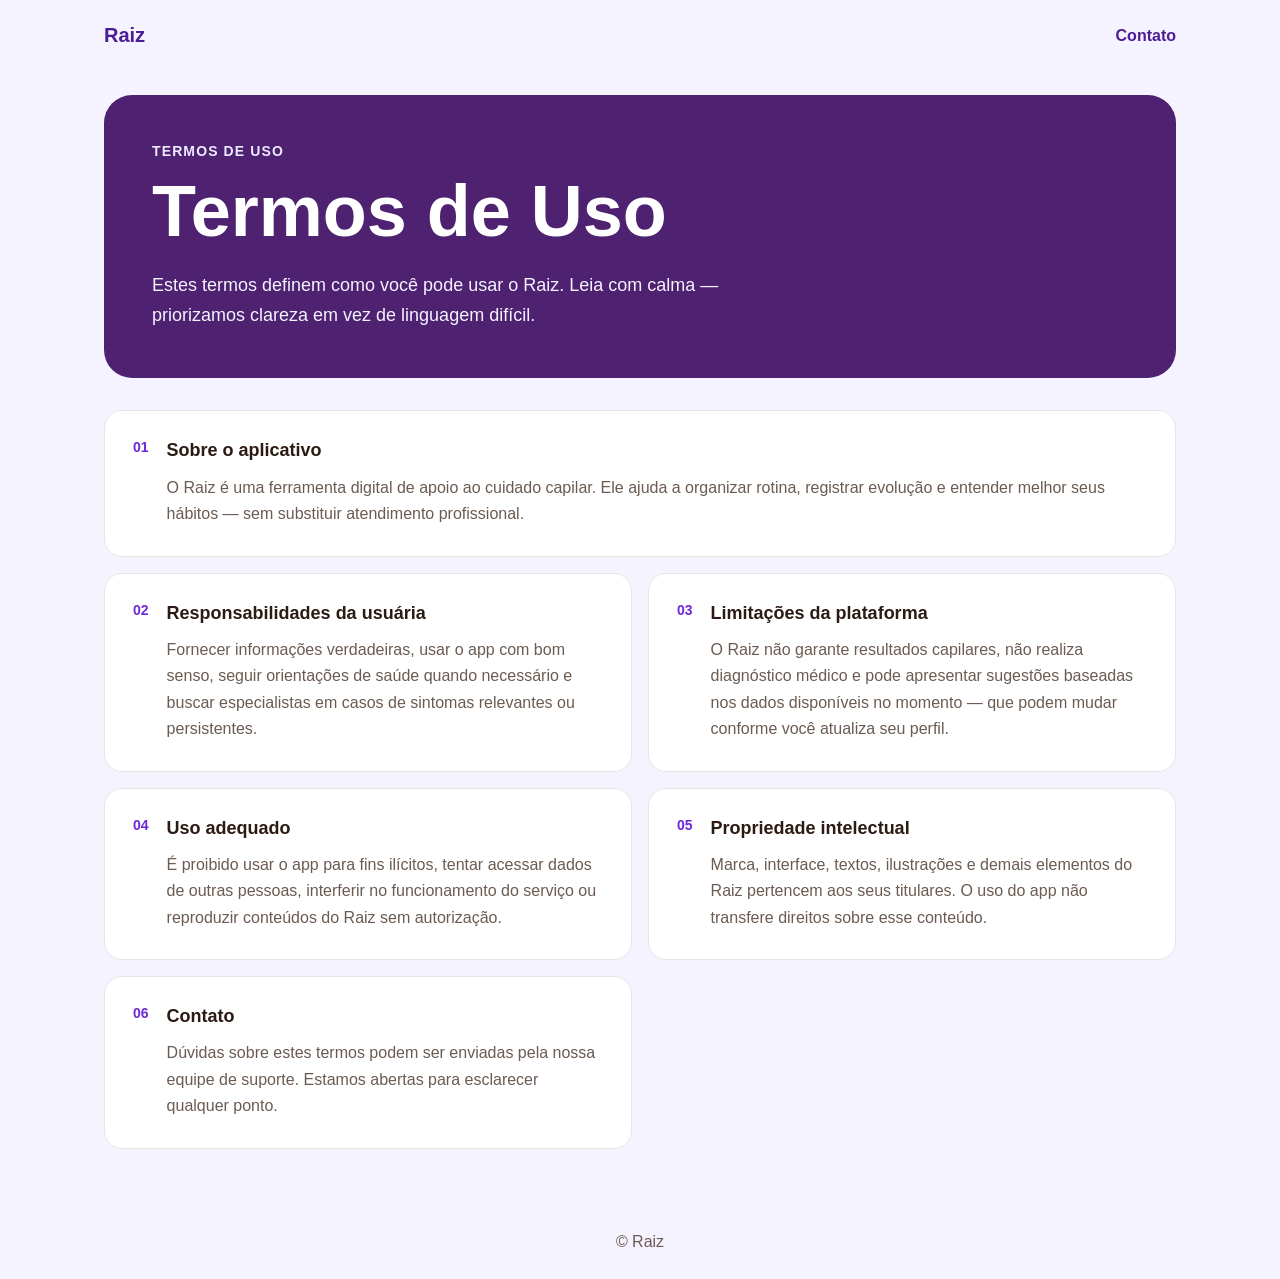
==== termos/index.html @ d97a9fc8 "feat: add termos" ====
<!doctype html>
<html lang="pt-BR">
  <head>
    <meta charset="UTF-8" />
    <meta name="viewport" content="width=device-width, initial-scale=1.0" />
    <meta name="description" content="Termos de Uso do Raiz." />
    <title>Termos de Uso | Raiz</title>
    <link rel="stylesheet" href="terms.css" />
  </head>
  <body>
    <header class="topbar">
      <a class="brand" href="#inicio" aria-label="Raiz, início">Raiz</a>
      <a class="contact-link" href="#contato">Contato</a>
    </header>
    <main id="inicio">
      <section class="hero" aria-labelledby="page-title">
        <p class="eyebrow">Termos de Uso</p>
        <h1 id="page-title">Termos de Uso</h1>
        <p>Estes termos definem como você pode usar o Raiz. Leia com calma — priorizamos clareza em vez de linguagem difícil.</p>
      </section>
      <section class="terms" aria-label="Conteúdo dos termos de uso">
        <article><span>01</span><div><h2>Sobre o aplicativo</h2><p>O Raiz é uma ferramenta digital de apoio ao cuidado capilar. Ele ajuda a organizar rotina, registrar evolução e entender melhor seus hábitos — sem substituir atendimento profissional.</p></div></article>
        <article><span>02</span><div><h2>Responsabilidades da usuária</h2><p>Fornecer informações verdadeiras, usar o app com bom senso, seguir orientações de saúde quando necessário e buscar especialistas em casos de sintomas relevantes ou persistentes.</p></div></article>
        <article><span>03</span><div><h2>Limitações da plataforma</h2><p>O Raiz não garante resultados capilares, não realiza diagnóstico médico e pode apresentar sugestões baseadas nos dados disponíveis no momento — que podem mudar conforme você atualiza seu perfil.</p></div></article>
        <article><span>04</span><div><h2>Uso adequado</h2><p>É proibido usar o app para fins ilícitos, tentar acessar dados de outras pessoas, interferir no funcionamento do serviço ou reproduzir conteúdos do Raiz sem autorização.</p></div></article>
        <article><span>05</span><div><h2>Propriedade intelectual</h2><p>Marca, interface, textos, ilustrações e demais elementos do Raiz pertencem aos seus titulares. O uso do app não transfere direitos sobre esse conteúdo.</p></div></article>
        <article id="contato"><span>06</span><div><h2>Contato</h2><p>Dúvidas sobre estes termos podem ser enviadas pela nossa equipe de suporte. Estamos abertas para esclarecer qualquer ponto.</p></div></article>
      </section>
    </main>
    <footer>© Raiz</footer>
  </body>
</html>
---- termos/terms.css ----
:root { color: #2c1a14; background: #f5f3ff; font-family: Arial, sans-serif; }
* { box-sizing: border-box; }
body { margin: 0; }
.topbar { display: flex; align-items: center; justify-content: space-between; max-width: 1120px; margin: 0 auto; padding: 24px; }
.brand { color: #4c1d95; font-size: 1.25rem; font-weight: 700; text-decoration: none; }
.contact-link { color: #4c1d95; font-weight: 700; text-decoration: none; }
main { max-width: 1120px; margin: 0 auto; padding: 24px 24px 56px; }
.hero { padding: 48px; border-radius: 28px; background: #4e2271; color: #fff; }
.eyebrow { margin: 0 0 16px; color: #ede9fe; font-size: .875rem; font-weight: 700; text-transform: uppercase; letter-spacing: .08em; }
h1 { max-width: 640px; margin: 0; font-size: clamp(2.25rem, 7vw, 4.5rem); line-height: 1; }
.hero > p:last-child { max-width: 660px; margin: 24px 0 0; font-size: 1.125rem; line-height: 1.65; color: #f5f3ff; }
.terms { display: grid; grid-template-columns: repeat(2, minmax(0, 1fr)); gap: 16px; margin-top: 32px; }
.terms article { display: flex; gap: 18px; padding: 28px; border: 1px solid #e9e5e1; border-radius: 18px; background: #fff; }
.terms article:first-child { grid-column: span 2; }
.terms span { flex: 0 0 auto; color: #6d28d9; font-size: .875rem; font-weight: 700; }
h2 { margin: 0; font-size: 1.125rem; line-height: 1.3; }
.terms p { margin: 12px 0 0; color: #6b5b52; line-height: 1.65; }
footer { padding: 28px 24px; color: #6b5b52; text-align: center; }
@media (max-width: 680px) { .topbar, main { padding-left: 16px; padding-right: 16px; } .hero { padding: 32px 24px; border-radius: 22px; } .terms { grid-template-columns: 1fr; } .terms article, .terms article:first-child { grid-column: auto; padding: 24px; } }
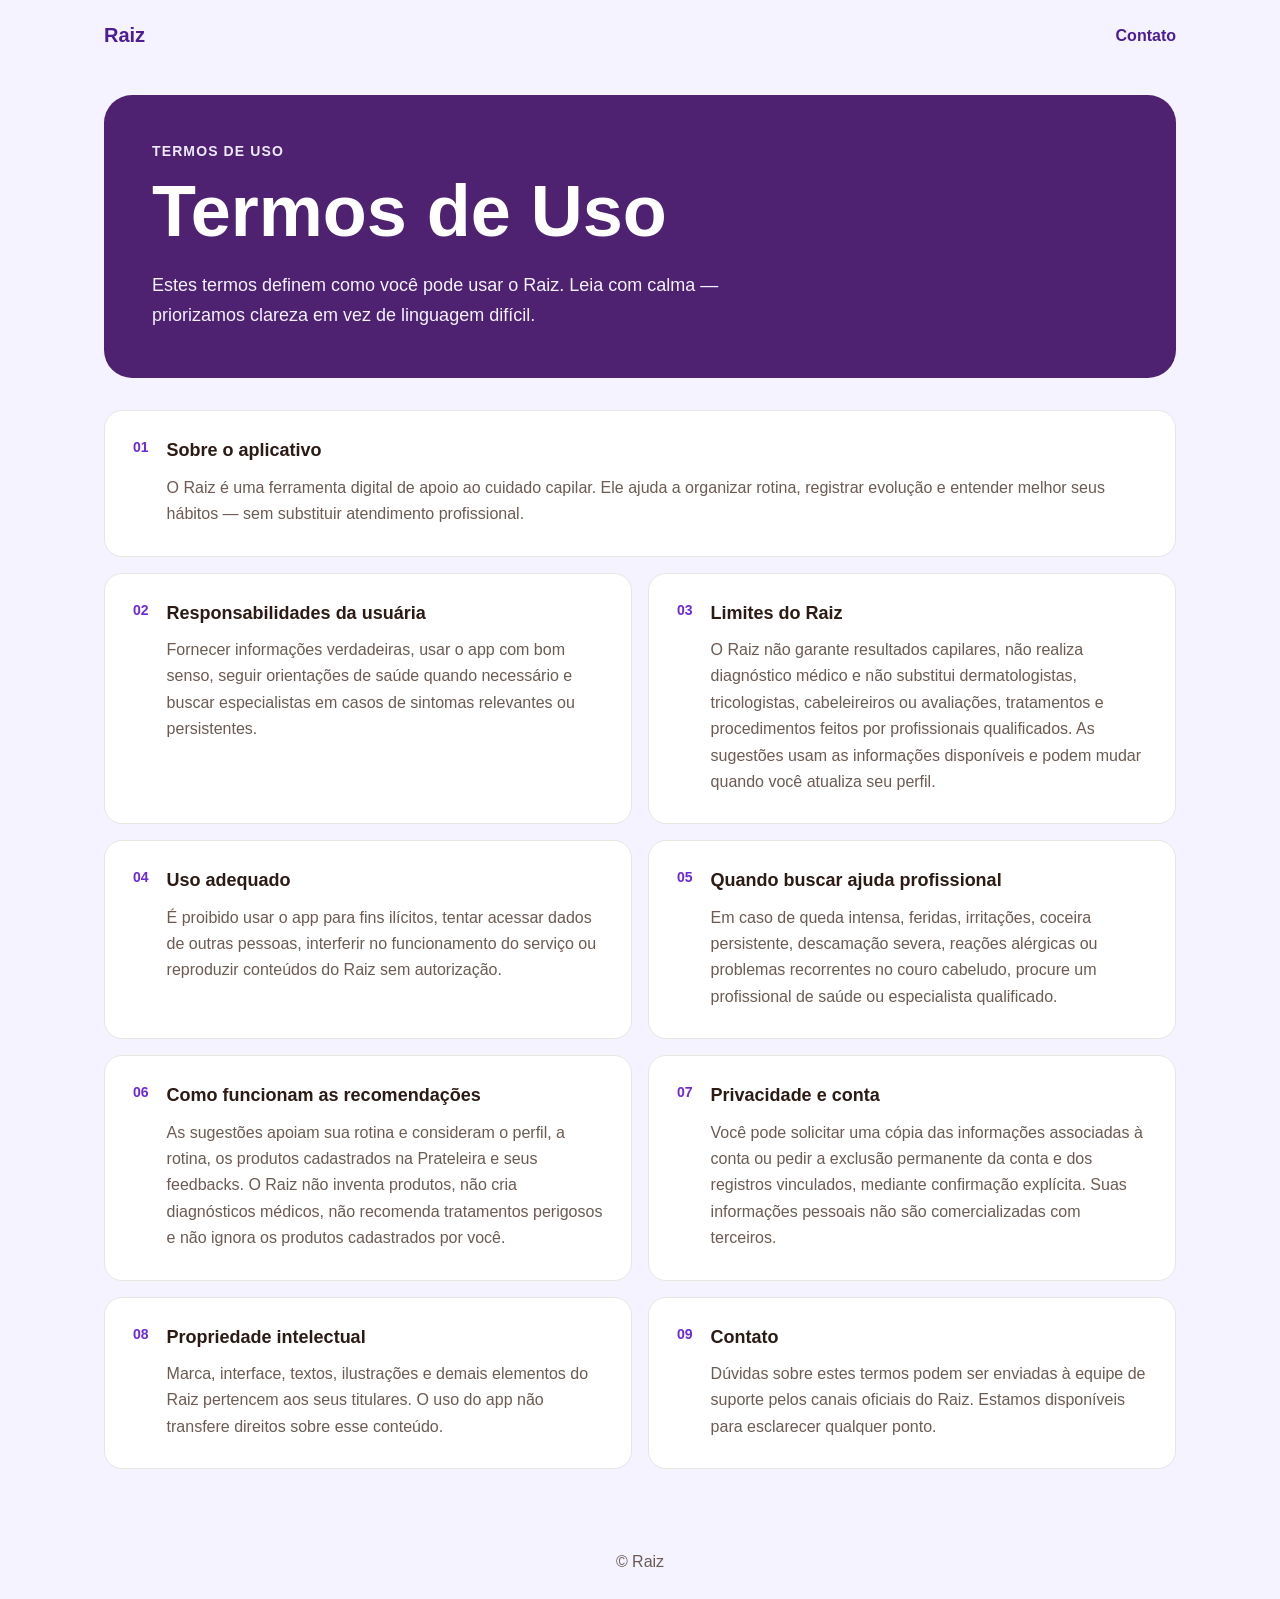
==== commit c2273469: "commit" ====
--- a/termos/index.html
+++ b/termos/index.html
@@ -21,10 +21,13 @@
       <section class="terms" aria-label="Conteúdo dos termos de uso">
         <article><span>01</span><div><h2>Sobre o aplicativo</h2><p>O Raiz é uma ferramenta digital de apoio ao cuidado capilar. Ele ajuda a organizar rotina, registrar evolução e entender melhor seus hábitos — sem substituir atendimento profissional.</p></div></article>
         <article><span>02</span><div><h2>Responsabilidades da usuária</h2><p>Fornecer informações verdadeiras, usar o app com bom senso, seguir orientações de saúde quando necessário e buscar especialistas em casos de sintomas relevantes ou persistentes.</p></div></article>
-        <article><span>03</span><div><h2>Limitações da plataforma</h2><p>O Raiz não garante resultados capilares, não realiza diagnóstico médico e pode apresentar sugestões baseadas nos dados disponíveis no momento — que podem mudar conforme você atualiza seu perfil.</p></div></article>
+        <article><span>03</span><div><h2>Limites do Raiz</h2><p>O Raiz não garante resultados capilares, não realiza diagnóstico médico e não substitui dermatologistas, tricologistas, cabeleireiros ou avaliações, tratamentos e procedimentos feitos por profissionais qualificados. As sugestões usam as informações disponíveis e podem mudar quando você atualiza seu perfil.</p></div></article>
         <article><span>04</span><div><h2>Uso adequado</h2><p>É proibido usar o app para fins ilícitos, tentar acessar dados de outras pessoas, interferir no funcionamento do serviço ou reproduzir conteúdos do Raiz sem autorização.</p></div></article>
-        <article><span>05</span><div><h2>Propriedade intelectual</h2><p>Marca, interface, textos, ilustrações e demais elementos do Raiz pertencem aos seus titulares. O uso do app não transfere direitos sobre esse conteúdo.</p></div></article>
-        <article id="contato"><span>06</span><div><h2>Contato</h2><p>Dúvidas sobre estes termos podem ser enviadas pela nossa equipe de suporte. Estamos abertas para esclarecer qualquer ponto.</p></div></article>
+        <article><span>05</span><div><h2>Quando buscar ajuda profissional</h2><p>Em caso de queda intensa, feridas, irritações, coceira persistente, descamação severa, reações alérgicas ou problemas recorrentes no couro cabeludo, procure um profissional de saúde ou especialista qualificado.</p></div></article>
+        <article><span>06</span><div><h2>Como funcionam as recomendações</h2><p>As sugestões apoiam sua rotina e consideram o perfil, a rotina, os produtos cadastrados na Prateleira e seus feedbacks. O Raiz não inventa produtos, não cria diagnósticos médicos, não recomenda tratamentos perigosos e não ignora os produtos cadastrados por você.</p></div></article>
+        <article><span>07</span><div><h2>Privacidade e conta</h2><p>Você pode solicitar uma cópia das informações associadas à conta ou pedir a exclusão permanente da conta e dos registros vinculados, mediante confirmação explícita. Suas informações pessoais não são comercializadas com terceiros.</p></div></article>
+        <article><span>08</span><div><h2>Propriedade intelectual</h2><p>Marca, interface, textos, ilustrações e demais elementos do Raiz pertencem aos seus titulares. O uso do app não transfere direitos sobre esse conteúdo.</p></div></article>
+        <article id="contato"><span>09</span><div><h2>Contato</h2><p>Dúvidas sobre estes termos podem ser enviadas à equipe de suporte pelos canais oficiais do Raiz. Estamos disponíveis para esclarecer qualquer ponto.</p></div></article>
       </section>
     </main>
     <footer>© Raiz</footer>
